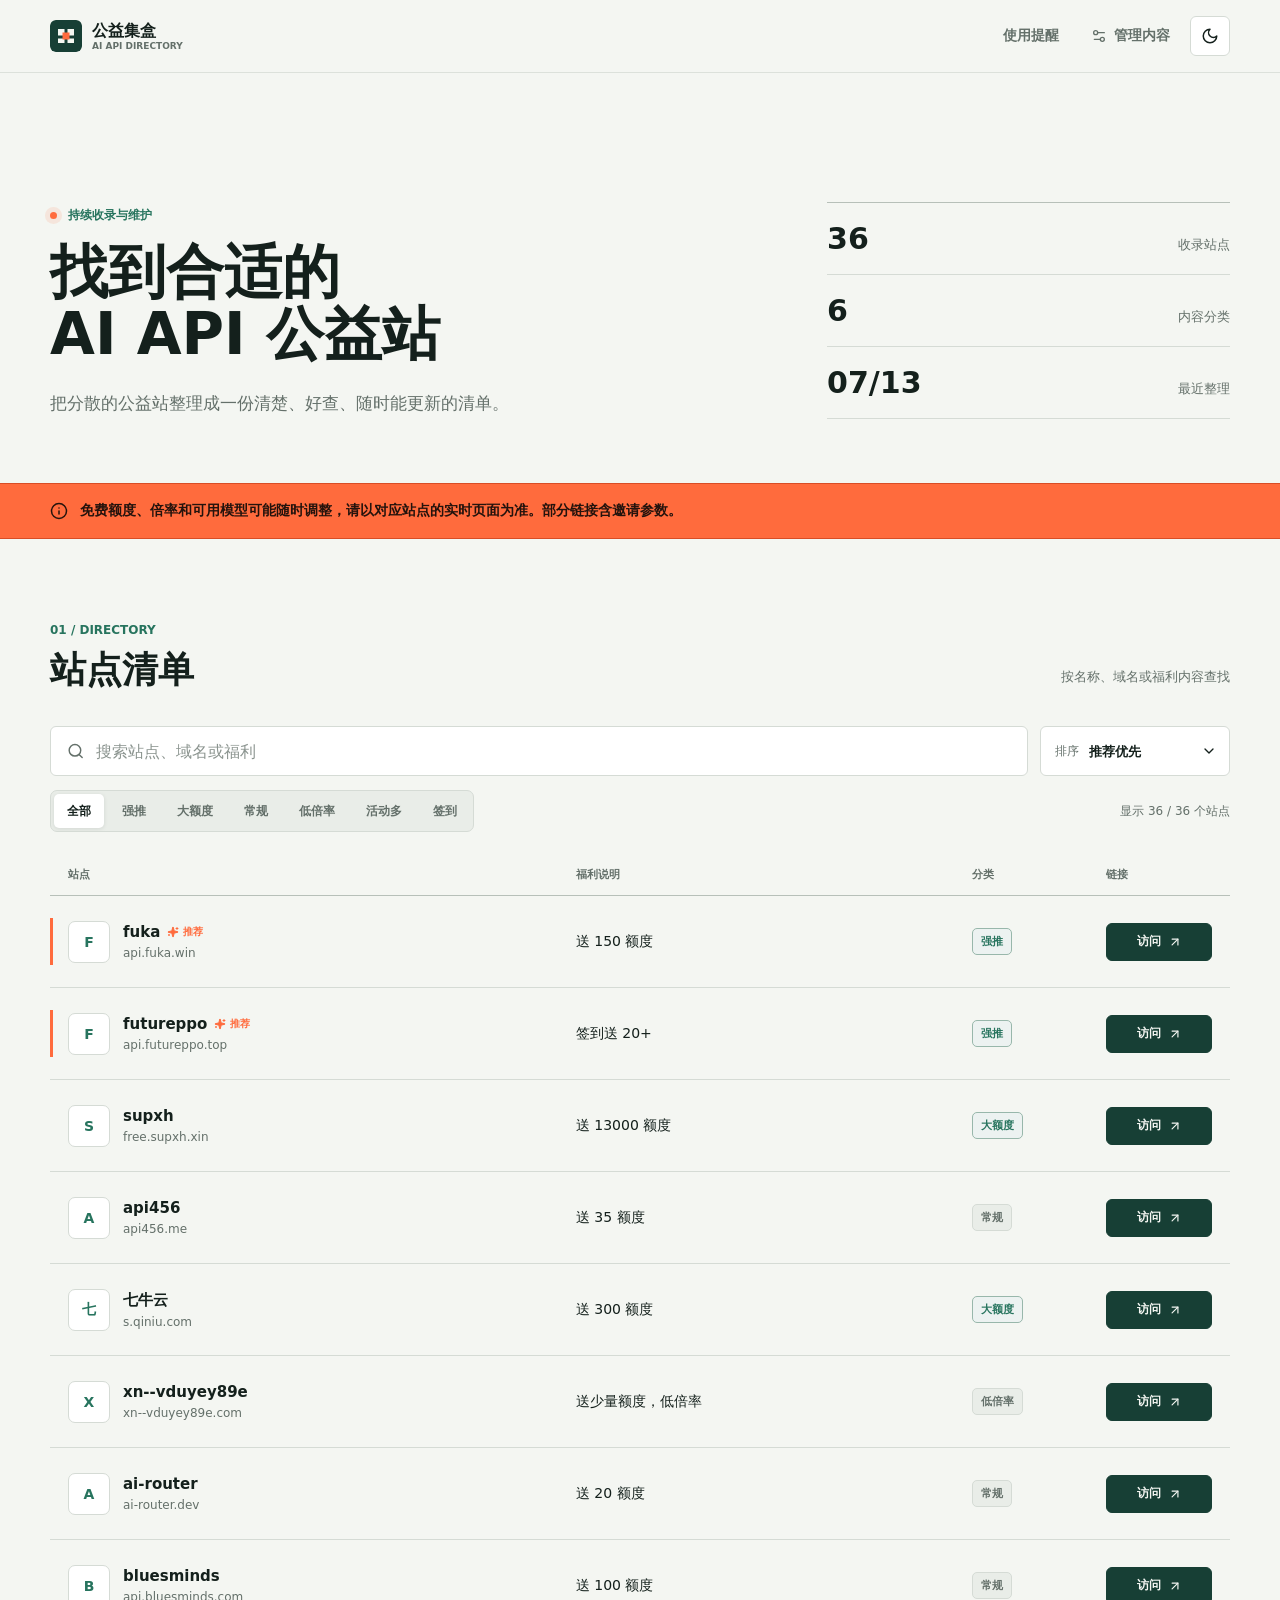
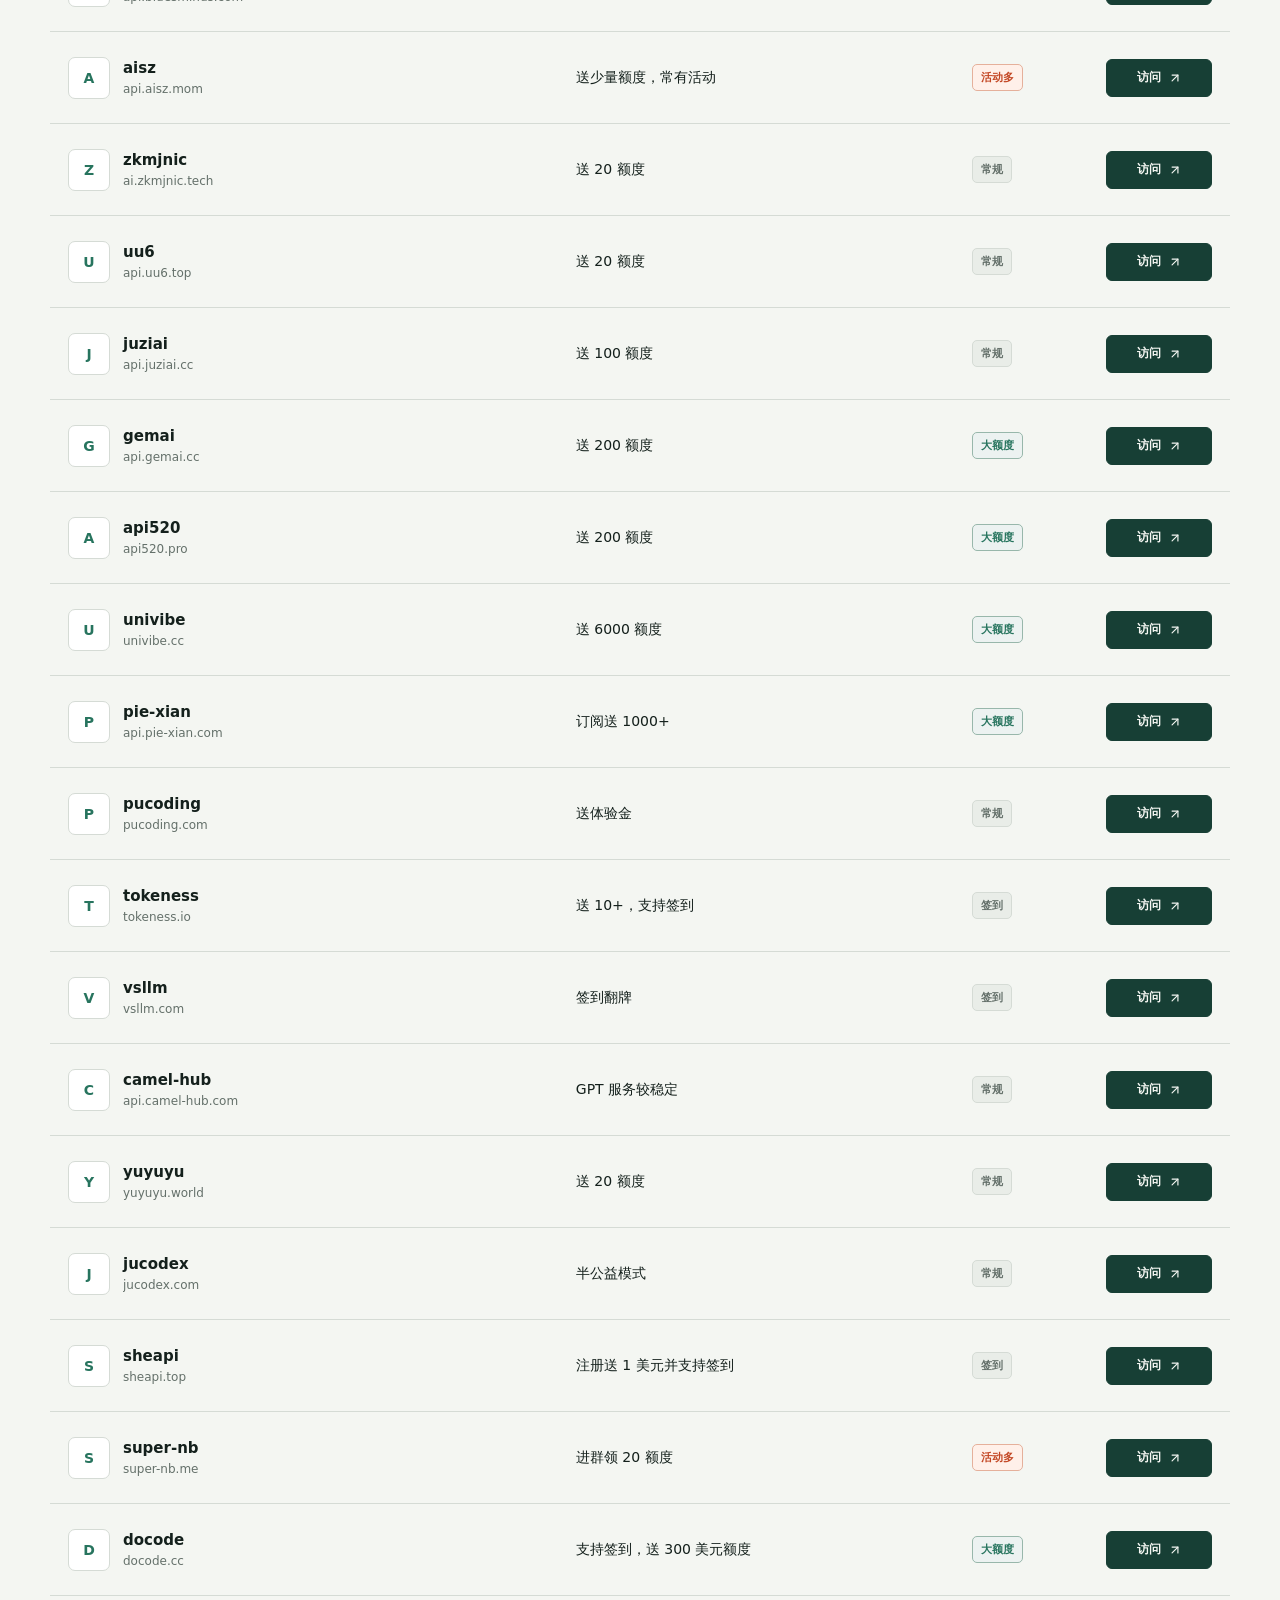
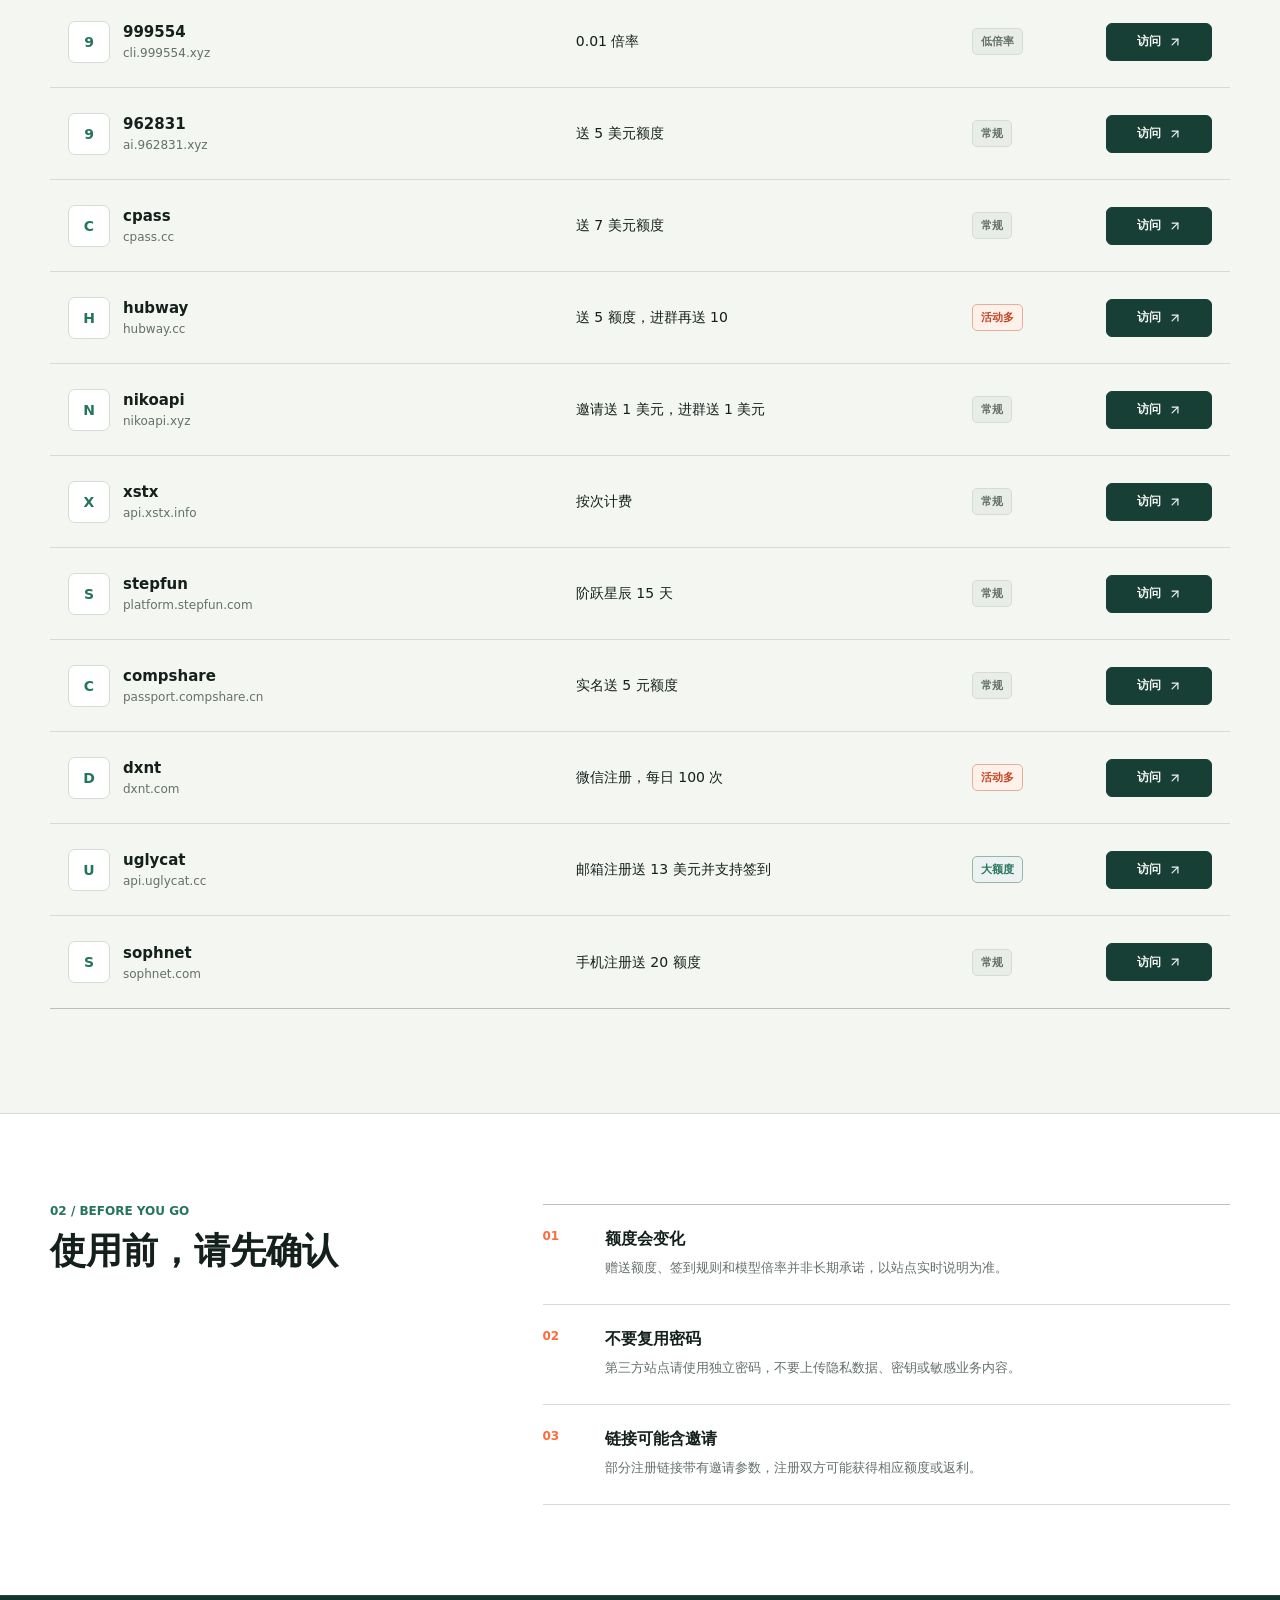
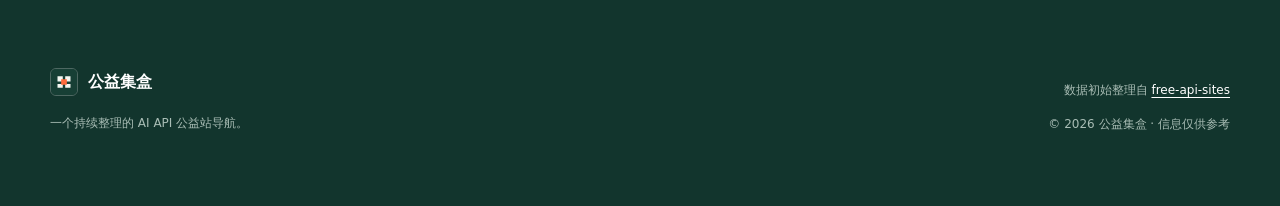
==== index.html @ f55c86b5 "feat: build editable API directory site" ====
<!doctype html>
<html lang="zh-CN">
<head>
  <meta charset="UTF-8">
  <meta name="viewport" content="width=device-width, initial-scale=1.0">
  <meta name="description" content="公益集盒：收集、筛选并持续维护可用的 AI API 公益站。">
  <meta name="theme-color" content="#f4f6f2">
  <title>公益集盒 | AI API 公益站导航</title>
  <link rel="icon" href="assets/brand-mark.svg" type="image/svg+xml">
  <link rel="preconnect" href="https://www.google.com">
  <link rel="stylesheet" href="assets/styles.css">
</head>
<body>
  <a class="skip-link" href="#directory">跳到站点列表</a>

  <header class="site-header">
    <div class="shell header-inner">
      <a class="brand" href="./" aria-label="公益集盒首页">
        <img src="assets/brand-mark.svg" alt="" width="32" height="32">
        <span>
          <strong>公益集盒</strong>
          <small>AI API DIRECTORY</small>
        </span>
      </a>
      <nav class="header-actions" aria-label="站点导航">
        <a class="text-link" href="#guide">使用提醒</a>
        <a class="admin-link" href="admin/" aria-label="管理内容" title="管理内容">
          <i data-lucide="settings-2" aria-hidden="true"></i>
          <span>管理内容</span>
        </a>
        <button class="icon-button" id="theme-toggle" type="button" aria-label="切换深色模式" title="切换深色模式">
          <i data-lucide="moon" aria-hidden="true"></i>
        </button>
      </nav>
    </div>
  </header>

  <main>
    <section class="intro shell" aria-labelledby="page-title">
      <div class="intro-copy">
        <p class="eyebrow"><span class="live-dot" aria-hidden="true"></span> 持续收录与维护</p>
        <h1 id="page-title">找到合适的<br>AI API 公益站</h1>
        <p id="page-subtitle" class="intro-text">把分散的公益站整理成一份清楚、好查、随时能更新的清单。</p>
      </div>
      <dl class="stats" aria-label="站点统计">
        <div>
          <dt id="total-count">--</dt>
          <dd>收录站点</dd>
        </div>
        <div>
          <dt id="category-count">--</dt>
          <dd>内容分类</dd>
        </div>
        <div>
          <dt id="update-date">--</dt>
          <dd>最近整理</dd>
        </div>
      </dl>
    </section>

    <section class="notice-band" aria-label="重要提醒">
      <div class="shell notice-inner">
        <i data-lucide="info" aria-hidden="true"></i>
        <p id="notice-text">免费额度、倍率和可用模型可能随时调整，请以对应站点的实时页面为准。</p>
      </div>
    </section>

    <section class="directory shell" id="directory" aria-labelledby="directory-title">
      <div class="section-heading">
        <div>
          <p class="section-index">01 / DIRECTORY</p>
          <h2 id="directory-title">站点清单</h2>
        </div>
        <p>按名称、域名或福利内容查找</p>
      </div>

      <div class="toolbar" aria-label="筛选站点">
        <label class="search-field" for="site-search">
          <i data-lucide="search" aria-hidden="true"></i>
          <input id="site-search" type="search" placeholder="搜索站点、域名或福利" aria-label="搜索站点" autocomplete="off">
          <button id="clear-search" class="clear-search" type="button" aria-label="清除搜索" title="清除搜索" hidden>
            <i data-lucide="x" aria-hidden="true"></i>
          </button>
        </label>
        <label class="sort-field" for="site-sort">
          <span>排序</span>
          <select id="site-sort">
            <option value="default">推荐优先</option>
            <option value="name">名称 A-Z</option>
            <option value="latest">最近更新</option>
          </select>
          <i data-lucide="chevron-down" aria-hidden="true"></i>
        </label>
      </div>

      <div class="filter-row">
        <div class="segmented" id="category-filters" aria-label="按分类筛选"></div>
        <p id="result-summary" class="result-summary" aria-live="polite">正在载入...</p>
      </div>

      <div class="list-header" aria-hidden="true">
        <span>站点</span>
        <span>福利说明</span>
        <span>分类</span>
        <span>链接</span>
      </div>
      <div id="site-list" class="site-list" role="list" aria-busy="true">
        <div class="loading-row"><span></span><span></span><span></span></div>
        <div class="loading-row"><span></span><span></span><span></span></div>
        <div class="loading-row"><span></span><span></span><span></span></div>
      </div>
      <div id="empty-state" class="empty-state" hidden>
        <i data-lucide="search-x" aria-hidden="true"></i>
        <h3>没有找到匹配站点</h3>
        <p>换个关键词或清除筛选条件。</p>
        <button id="reset-filters" class="secondary-button" type="button">重置筛选</button>
      </div>
    </section>

    <section class="guide-band" id="guide" aria-labelledby="guide-title">
      <div class="shell guide-grid">
        <div>
          <p class="section-index">02 / BEFORE YOU GO</p>
          <h2 id="guide-title">使用前，请先确认</h2>
        </div>
        <div class="guide-items">
          <article>
            <span>01</span>
            <div>
              <h3>额度会变化</h3>
              <p>赠送额度、签到规则和模型倍率并非长期承诺，以站点实时说明为准。</p>
            </div>
          </article>
          <article>
            <span>02</span>
            <div>
              <h3>不要复用密码</h3>
              <p>第三方站点请使用独立密码，不要上传隐私数据、密钥或敏感业务内容。</p>
            </div>
          </article>
          <article>
            <span>03</span>
            <div>
              <h3>链接可能含邀请</h3>
              <p>部分注册链接带有邀请参数，注册双方可能获得相应额度或返利。</p>
            </div>
          </article>
        </div>
      </div>
    </section>
  </main>

  <footer class="site-footer">
    <div class="shell footer-inner">
      <div>
        <a class="brand footer-brand" href="./">
          <img src="assets/brand-mark.svg" alt="" width="28" height="28">
          <strong>公益集盒</strong>
        </a>
        <p>一个持续整理的 AI API 公益站导航。</p>
      </div>
      <div class="footer-meta">
        <p>数据初始整理自 <a id="source-link" href="https://github.com/AX7795/free-api-sites" target="_blank" rel="noopener noreferrer">free-api-sites</a></p>
        <p>© <span id="current-year"></span> 公益集盒 · 信息仅供参考</p>
      </div>
    </div>
  </footer>

  <div class="toast" id="toast" role="status" aria-live="polite"></div>

  <script src="assets/vendor/lucide.min.js"></script>
  <script src="assets/app.js" defer></script>
</body>
</html>
---- assets/styles.css ----
:root {
  color-scheme: light;
  --bg: #f4f6f2;
  --surface: #ffffff;
  --surface-muted: #e9ede8;
  --ink: #14201c;
  --muted: #64706a;
  --line: #d5dbd5;
  --strong-line: #b7c0b9;
  --green: #173f35;
  --green-bright: #27745e;
  --orange: #ff6b3d;
  --orange-soft: #fff0e9;
  --focus: #147d64;
  --shadow: 0 10px 30px rgba(20, 32, 28, 0.08);
  --shell: 1180px;
}

[data-theme="dark"] {
  color-scheme: dark;
  --bg: #101512;
  --surface: #171d19;
  --surface-muted: #202823;
  --ink: #edf1ed;
  --muted: #9ba69f;
  --line: #303a34;
  --strong-line: #465249;
  --green: #9bcfbd;
  --green-bright: #77bda5;
  --orange: #ff7a50;
  --orange-soft: #37231d;
  --focus: #78c9ae;
  --shadow: 0 12px 34px rgba(0, 0, 0, 0.28);
}

* {
  box-sizing: border-box;
}

[hidden] {
  display: none !important;
}

html {
  scroll-behavior: smooth;
}

body {
  margin: 0;
  min-width: 320px;
  background: var(--bg);
  color: var(--ink);
  font-family: Inter, ui-sans-serif, system-ui, -apple-system, BlinkMacSystemFont, "Segoe UI", "PingFang SC", "Microsoft YaHei", sans-serif;
  letter-spacing: 0;
  transition: background-color 180ms ease, color 180ms ease;
}

button,
input,
select {
  font: inherit;
  letter-spacing: 0;
}

button,
a,
select {
  -webkit-tap-highlight-color: transparent;
}

a {
  color: inherit;
}

button:focus-visible,
a:focus-visible,
input:focus-visible,
select:focus-visible {
  outline: 3px solid color-mix(in srgb, var(--focus) 34%, transparent);
  outline-offset: 2px;
}

.shell {
  width: min(calc(100% - 48px), var(--shell));
  margin-inline: auto;
}

.skip-link {
  position: fixed;
  z-index: 100;
  top: 10px;
  left: 10px;
  padding: 10px 14px;
  border-radius: 4px;
  background: var(--ink);
  color: var(--bg);
  transform: translateY(-150%);
}

.skip-link:focus {
  transform: translateY(0);
}

.site-header {
  position: sticky;
  z-index: 20;
  top: 0;
  border-bottom: 1px solid color-mix(in srgb, var(--line) 78%, transparent);
  background: color-mix(in srgb, var(--bg) 88%, transparent);
  backdrop-filter: blur(16px);
}

.header-inner {
  display: flex;
  min-height: 72px;
  align-items: center;
  justify-content: space-between;
  gap: 24px;
}

.brand {
  display: inline-flex;
  align-items: center;
  gap: 10px;
  color: var(--ink);
  text-decoration: none;
}

.brand img {
  flex: none;
  border-radius: 6px;
}

.brand span {
  display: grid;
  gap: 1px;
}

.brand strong {
  font-size: 16px;
  line-height: 1.2;
}

.brand small {
  color: var(--muted);
  font-size: 9px;
  font-weight: 700;
  line-height: 1.2;
}

.header-actions {
  display: flex;
  align-items: center;
  gap: 8px;
}

.text-link,
.admin-link {
  display: inline-flex;
  min-height: 40px;
  align-items: center;
  gap: 7px;
  padding: 0 12px;
  border-radius: 6px;
  color: var(--muted);
  font-size: 14px;
  font-weight: 650;
  text-decoration: none;
}

.text-link:hover,
.admin-link:hover {
  background: var(--surface-muted);
  color: var(--ink);
}

.admin-link svg {
  width: 16px;
  height: 16px;
}

.icon-button {
  display: inline-grid;
  width: 40px;
  height: 40px;
  place-items: center;
  border: 1px solid var(--line);
  border-radius: 6px;
  background: var(--surface);
  color: var(--ink);
  cursor: pointer;
}

.icon-button:hover {
  border-color: var(--strong-line);
  transform: translateY(-1px);
}

.icon-button svg {
  width: 18px;
  height: 18px;
}

.intro {
  display: grid;
  min-height: 410px;
  grid-template-columns: minmax(0, 1.4fr) minmax(360px, 0.8fr);
  align-items: end;
  gap: 72px;
  padding-top: 84px;
  padding-bottom: 64px;
}

.eyebrow,
.section-index {
  margin: 0 0 18px;
  color: var(--green-bright);
  font-size: 12px;
  font-weight: 800;
  text-transform: uppercase;
}

.live-dot {
  display: inline-block;
  width: 7px;
  height: 7px;
  margin-right: 7px;
  border-radius: 50%;
  background: var(--orange);
  box-shadow: 0 0 0 5px color-mix(in srgb, var(--orange) 12%, transparent);
}

h1,
h2,
h3,
p {
  overflow-wrap: anywhere;
}

h1 {
  max-width: 800px;
  margin: 0;
  font-size: 58px;
  font-weight: 760;
  line-height: 1.06;
}

.intro-text {
  max-width: 620px;
  margin: 24px 0 0;
  color: var(--muted);
  font-size: 17px;
  line-height: 1.75;
}

.stats {
  display: grid;
  margin: 0;
  border-top: 1px solid var(--strong-line);
}

.stats > div {
  display: grid;
  grid-template-columns: 1fr auto;
  align-items: baseline;
  gap: 20px;
  padding: 18px 0;
  border-bottom: 1px solid var(--line);
}

.stats dt {
  font-size: 30px;
  font-weight: 740;
}

.stats dd {
  margin: 0;
  color: var(--muted);
  font-size: 13px;
}

.notice-band {
  border-block: 1px solid #d84d26;
  background: var(--orange);
  color: #24130d;
}

.notice-inner {
  display: flex;
  min-height: 54px;
  align-items: center;
  gap: 12px;
}

.notice-inner svg {
  flex: none;
  width: 18px;
  height: 18px;
}

.notice-inner p {
  margin: 0;
  font-size: 14px;
  font-weight: 680;
  line-height: 1.55;
}

.directory {
  padding-top: 84px;
  padding-bottom: 104px;
  scroll-margin-top: 72px;
}

.section-heading {
  display: flex;
  align-items: end;
  justify-content: space-between;
  gap: 24px;
  margin-bottom: 36px;
}

.section-heading .section-index,
.guide-band .section-index {
  margin-bottom: 12px;
}

.section-heading h2,
.guide-band h2 {
  margin: 0;
  font-size: 36px;
  line-height: 1.15;
}

.section-heading > p {
  margin: 0 0 4px;
  color: var(--muted);
  font-size: 13px;
}

.toolbar {
  display: grid;
  grid-template-columns: minmax(0, 1fr) 190px;
  gap: 12px;
  margin-bottom: 14px;
}

.search-field,
.sort-field {
  position: relative;
  display: flex;
  height: 50px;
  align-items: center;
  border: 1px solid var(--line);
  border-radius: 6px;
  background: var(--surface);
  transition: border-color 160ms ease, box-shadow 160ms ease;
}

.search-field:focus-within,
.sort-field:focus-within {
  border-color: var(--focus);
  box-shadow: 0 0 0 3px color-mix(in srgb, var(--focus) 12%, transparent);
}

.search-field > svg {
  width: 18px;
  height: 18px;
  margin-left: 16px;
  color: var(--muted);
}

.search-field input {
  width: 100%;
  height: 100%;
  border: 0;
  outline: 0;
  padding: 0 44px 0 12px;
  background: transparent;
  color: var(--ink);
}

.search-field input::placeholder {
  color: color-mix(in srgb, var(--muted) 75%, transparent);
}

.clear-search {
  position: absolute;
  right: 7px;
  display: grid;
  width: 34px;
  height: 34px;
  place-items: center;
  border: 0;
  border-radius: 4px;
  background: transparent;
  color: var(--muted);
  cursor: pointer;
}

.clear-search:hover {
  background: var(--surface-muted);
  color: var(--ink);
}

.clear-search svg {
  width: 16px;
  height: 16px;
}

.sort-field span {
  margin-left: 14px;
  color: var(--muted);
  font-size: 12px;
}

.sort-field select {
  min-width: 0;
  flex: 1;
  height: 100%;
  appearance: none;
  border: 0;
  outline: 0;
  padding: 0 32px 0 10px;
  background: transparent;
  color: var(--ink);
  cursor: pointer;
  font-size: 13px;
  font-weight: 680;
}

.sort-field svg {
  position: absolute;
  right: 12px;
  width: 16px;
  height: 16px;
  pointer-events: none;
}

.filter-row {
  display: flex;
  align-items: center;
  justify-content: space-between;
  gap: 16px;
  margin-bottom: 22px;
}

.segmented {
  display: flex;
  align-items: center;
  gap: 5px;
  overflow-x: auto;
  padding: 3px;
  border: 1px solid var(--line);
  border-radius: 7px;
  background: var(--surface-muted);
  scrollbar-width: none;
}

.segmented::-webkit-scrollbar {
  display: none;
}

.filter-button {
  flex: none;
  min-height: 34px;
  border: 0;
  border-radius: 5px;
  padding: 0 13px;
  background: transparent;
  color: var(--muted);
  cursor: pointer;
  font-size: 12px;
  font-weight: 680;
}

.filter-button:hover {
  color: var(--ink);
}

.filter-button[aria-pressed="true"] {
  background: var(--surface);
  color: var(--ink);
  box-shadow: 0 1px 4px rgba(20, 32, 28, 0.1);
}

.result-summary {
  flex: none;
  margin: 0;
  color: var(--muted);
  font-size: 12px;
}

.list-header,
.site-row {
  display: grid;
  grid-template-columns: minmax(230px, 1.3fr) minmax(180px, 1fr) 110px 106px;
  align-items: center;
  gap: 24px;
}

.list-header {
  min-height: 42px;
  padding: 0 18px;
  border-bottom: 1px solid var(--strong-line);
  color: var(--muted);
  font-size: 11px;
  font-weight: 760;
  text-transform: uppercase;
}

.site-list {
  border-bottom: 1px solid var(--strong-line);
}

.site-row {
  position: relative;
  min-height: 92px;
  padding: 16px 18px;
  border-bottom: 1px solid var(--line);
  background: transparent;
  transition: background-color 160ms ease, transform 160ms ease;
}

.site-row:last-child {
  border-bottom: 0;
}

.site-row:hover {
  z-index: 1;
  background: var(--surface);
  box-shadow: var(--shadow);
  transform: translateY(-1px);
}

.site-row.is-recommended::before {
  position: absolute;
  top: 22px;
  bottom: 22px;
  left: 0;
  width: 3px;
  background: var(--orange);
  content: "";
}

.site-identity {
  display: flex;
  min-width: 0;
  align-items: center;
  gap: 13px;
}

.site-logo {
  position: relative;
  display: grid;
  width: 42px;
  height: 42px;
  flex: none;
  place-items: center;
  overflow: hidden;
  border: 1px solid var(--line);
  border-radius: 7px;
  background: var(--surface);
  color: var(--green-bright);
  font-size: 14px;
  font-weight: 800;
}

.site-logo img {
  position: absolute;
  width: 28px;
  height: 28px;
  object-fit: contain;
}

.site-name {
  min-width: 0;
}

.site-name strong {
  display: flex;
  align-items: center;
  gap: 7px;
  min-width: 0;
  font-size: 15px;
}

.recommend-mark {
  display: inline-flex;
  align-items: center;
  gap: 4px;
  color: var(--orange);
  font-size: 10px;
  font-weight: 780;
}

.recommend-mark svg {
  width: 12px;
  height: 12px;
  fill: currentColor;
}

.site-domain {
  display: block;
  max-width: 100%;
  overflow: hidden;
  margin-top: 5px;
  color: var(--muted);
  font-size: 12px;
  text-overflow: ellipsis;
  white-space: nowrap;
}

.benefit {
  margin: 0;
  color: var(--ink);
  font-size: 14px;
  line-height: 1.5;
}

.category-tag {
  display: inline-flex;
  width: fit-content;
  min-height: 27px;
  align-items: center;
  border: 1px solid var(--line);
  border-radius: 5px;
  padding: 0 8px;
  background: var(--surface-muted);
  color: var(--muted);
  font-size: 11px;
  font-weight: 700;
}

.category-tag[data-category="强推"],
.category-tag[data-category="大额度"] {
  border-color: color-mix(in srgb, var(--green-bright) 35%, var(--line));
  background: color-mix(in srgb, var(--green-bright) 9%, var(--surface));
  color: var(--green-bright);
}

.category-tag[data-category="活动多"] {
  border-color: color-mix(in srgb, var(--orange) 38%, var(--line));
  background: var(--orange-soft);
  color: #c34724;
}

[data-theme="dark"] .category-tag[data-category="活动多"] {
  color: #ff9a7c;
}

.visit-link {
  display: inline-flex;
  min-height: 38px;
  align-items: center;
  justify-content: center;
  gap: 7px;
  border: 1px solid var(--green);
  border-radius: 6px;
  background: var(--green);
  color: var(--bg);
  font-size: 12px;
  font-weight: 740;
  text-decoration: none;
}

[data-theme="dark"] .visit-link {
  background: #dce7e1;
  color: #13231d;
}

.visit-link:hover {
  opacity: 0.88;
  transform: translateY(-1px);
}

.visit-link svg {
  width: 14px;
  height: 14px;
}

.loading-row {
  display: grid;
  min-height: 92px;
  grid-template-columns: 1.3fr 1fr 110px;
  align-items: center;
  gap: 24px;
  border-bottom: 1px solid var(--line);
}

.loading-row span {
  height: 15px;
  border-radius: 4px;
  background: var(--surface-muted);
  animation: pulse 1.3s ease-in-out infinite alternate;
}

.loading-row span:first-child {
  width: 48%;
}

.loading-row span:last-child {
  width: 70%;
}

@keyframes pulse {
  to { opacity: 0.42; }
}

.empty-state {
  padding: 76px 24px;
  text-align: center;
}

.empty-state svg {
  width: 32px;
  height: 32px;
  color: var(--muted);
}

.empty-state h3 {
  margin: 14px 0 5px;
  font-size: 17px;
}

.empty-state p {
  margin: 0 0 20px;
  color: var(--muted);
  font-size: 13px;
}

.secondary-button {
  min-height: 40px;
  border: 1px solid var(--strong-line);
  border-radius: 6px;
  padding: 0 16px;
  background: var(--surface);
  color: var(--ink);
  cursor: pointer;
  font-weight: 680;
}

.guide-band {
  scroll-margin-top: 72px;
  border-top: 1px solid var(--line);
  background: var(--surface);
}

.guide-grid {
  display: grid;
  grid-template-columns: 0.75fr 1.25fr;
  gap: 80px;
  padding-top: 90px;
  padding-bottom: 90px;
}

.guide-items {
  display: grid;
  border-top: 1px solid var(--strong-line);
}

.guide-items article {
  display: grid;
  grid-template-columns: 44px 1fr;
  gap: 18px;
  padding: 24px 0;
  border-bottom: 1px solid var(--line);
}

.guide-items article > span {
  color: var(--orange);
  font-size: 12px;
  font-weight: 800;
}

.guide-items h3 {
  margin: 0 0 7px;
  font-size: 16px;
}

.guide-items p {
  margin: 0;
  color: var(--muted);
  font-size: 13px;
  line-height: 1.75;
}

.site-footer {
  border-top: 1px solid #29493f;
  background: #12352d;
  color: #eef4f1;
}

.footer-inner {
  display: flex;
  min-height: 210px;
  align-items: center;
  justify-content: space-between;
  gap: 42px;
}

.footer-brand {
  color: #ffffff;
}

.footer-brand img {
  border: 1px solid rgba(255, 255, 255, 0.25);
}

.footer-inner > div > p,
.footer-meta p {
  margin: 13px 0 0;
  color: #a9bdb5;
  font-size: 12px;
  line-height: 1.7;
}

.footer-meta {
  text-align: right;
}

.footer-meta a {
  color: #ffffff;
  text-underline-offset: 3px;
}

.toast {
  position: fixed;
  z-index: 50;
  right: 24px;
  bottom: 24px;
  max-width: min(360px, calc(100% - 48px));
  padding: 12px 16px;
  border: 1px solid var(--line);
  border-radius: 6px;
  background: var(--ink);
  color: var(--bg);
  box-shadow: var(--shadow);
  font-size: 13px;
  opacity: 0;
  pointer-events: none;
  transform: translateY(12px);
  transition: opacity 180ms ease, transform 180ms ease;
}

.toast.is-visible {
  opacity: 1;
  transform: translateY(0);
}

@media (max-width: 900px) {
  .intro {
    grid-template-columns: 1fr;
    gap: 44px;
    padding-top: 68px;
  }

  h1 {
    font-size: 48px;
  }

  .stats {
    grid-template-columns: repeat(3, 1fr);
  }

  .stats > div {
    display: block;
    padding-right: 14px;
    border-right: 1px solid var(--line);
  }

  .stats > div:last-child {
    border-right: 0;
  }

  .stats dd {
    margin-top: 5px;
  }

  .list-header {
    display: none;
  }

  .site-list {
    display: grid;
    grid-template-columns: repeat(2, minmax(0, 1fr));
    gap: 12px;
    border-bottom: 0;
  }

  .site-row {
    display: grid;
    min-height: 220px;
    grid-template-columns: 1fr auto;
    grid-template-rows: auto 1fr auto;
    gap: 16px;
    border: 1px solid var(--line);
    border-radius: 7px;
    padding: 20px;
    background: var(--surface);
  }

  .site-row:hover {
    transform: none;
  }

  .site-row.is-recommended::before {
    top: 18px;
    bottom: auto;
    left: 20px;
    width: 32px;
    height: 3px;
  }

  .site-row.is-recommended {
    padding-top: 29px;
  }

  .site-identity {
    grid-column: 1 / -1;
  }

  .benefit {
    grid-column: 1 / -1;
    align-self: start;
  }

  .category-tag {
    align-self: center;
  }

  .visit-link {
    min-width: 92px;
  }

  .loading-row {
    min-height: 200px;
    grid-template-columns: 1fr;
    border: 1px solid var(--line);
    border-radius: 7px;
    padding: 20px;
  }

  .guide-grid {
    grid-template-columns: 1fr;
    gap: 46px;
  }
}

@media (max-width: 640px) {
  .shell {
    width: min(calc(100% - 32px), var(--shell));
  }

  .header-inner {
    min-height: 64px;
  }

  .brand small,
  .text-link,
  .admin-link span {
    display: none;
  }

  .admin-link {
    width: 40px;
    justify-content: center;
    padding: 0;
    border: 1px solid var(--line);
    background: var(--surface);
  }

  .intro {
    min-height: 450px;
    padding-top: 58px;
    padding-bottom: 48px;
  }

  h1 {
    font-size: 38px;
    line-height: 1.08;
  }

  .intro-text {
    font-size: 15px;
  }

  .stats {
    gap: 10px;
  }

  .stats dt {
    font-size: 23px;
  }

  .stats dd {
    font-size: 10px;
  }

  .notice-inner {
    align-items: flex-start;
    padding-top: 13px;
    padding-bottom: 13px;
  }

  .directory {
    padding-top: 68px;
    padding-bottom: 76px;
  }

  .section-heading {
    display: block;
    margin-bottom: 28px;
  }

  .section-heading h2,
  .guide-band h2 {
    font-size: 30px;
  }

  .section-heading > p {
    margin-top: 10px;
  }

  .toolbar {
    grid-template-columns: 1fr;
  }

  .sort-field {
    height: 44px;
  }

  .filter-row {
    display: block;
  }

  .segmented {
    width: 100%;
  }

  .result-summary {
    margin-top: 12px;
  }

  .site-list {
    grid-template-columns: 1fr;
  }

  .site-row {
    min-height: 204px;
  }

  .guide-grid {
    padding-top: 68px;
    padding-bottom: 68px;
  }

  .footer-inner {
    min-height: 250px;
    flex-direction: column;
    align-items: flex-start;
    justify-content: center;
    gap: 30px;
  }

  .footer-meta {
    text-align: left;
  }

  .toast {
    right: 16px;
    bottom: 16px;
    max-width: calc(100% - 32px);
  }
}

@media (prefers-reduced-motion: reduce) {
  *,
  *::before,
  *::after {
    scroll-behavior: auto !important;
    animation-duration: 0.01ms !important;
    animation-iteration-count: 1 !important;
    transition-duration: 0.01ms !important;
  }
}
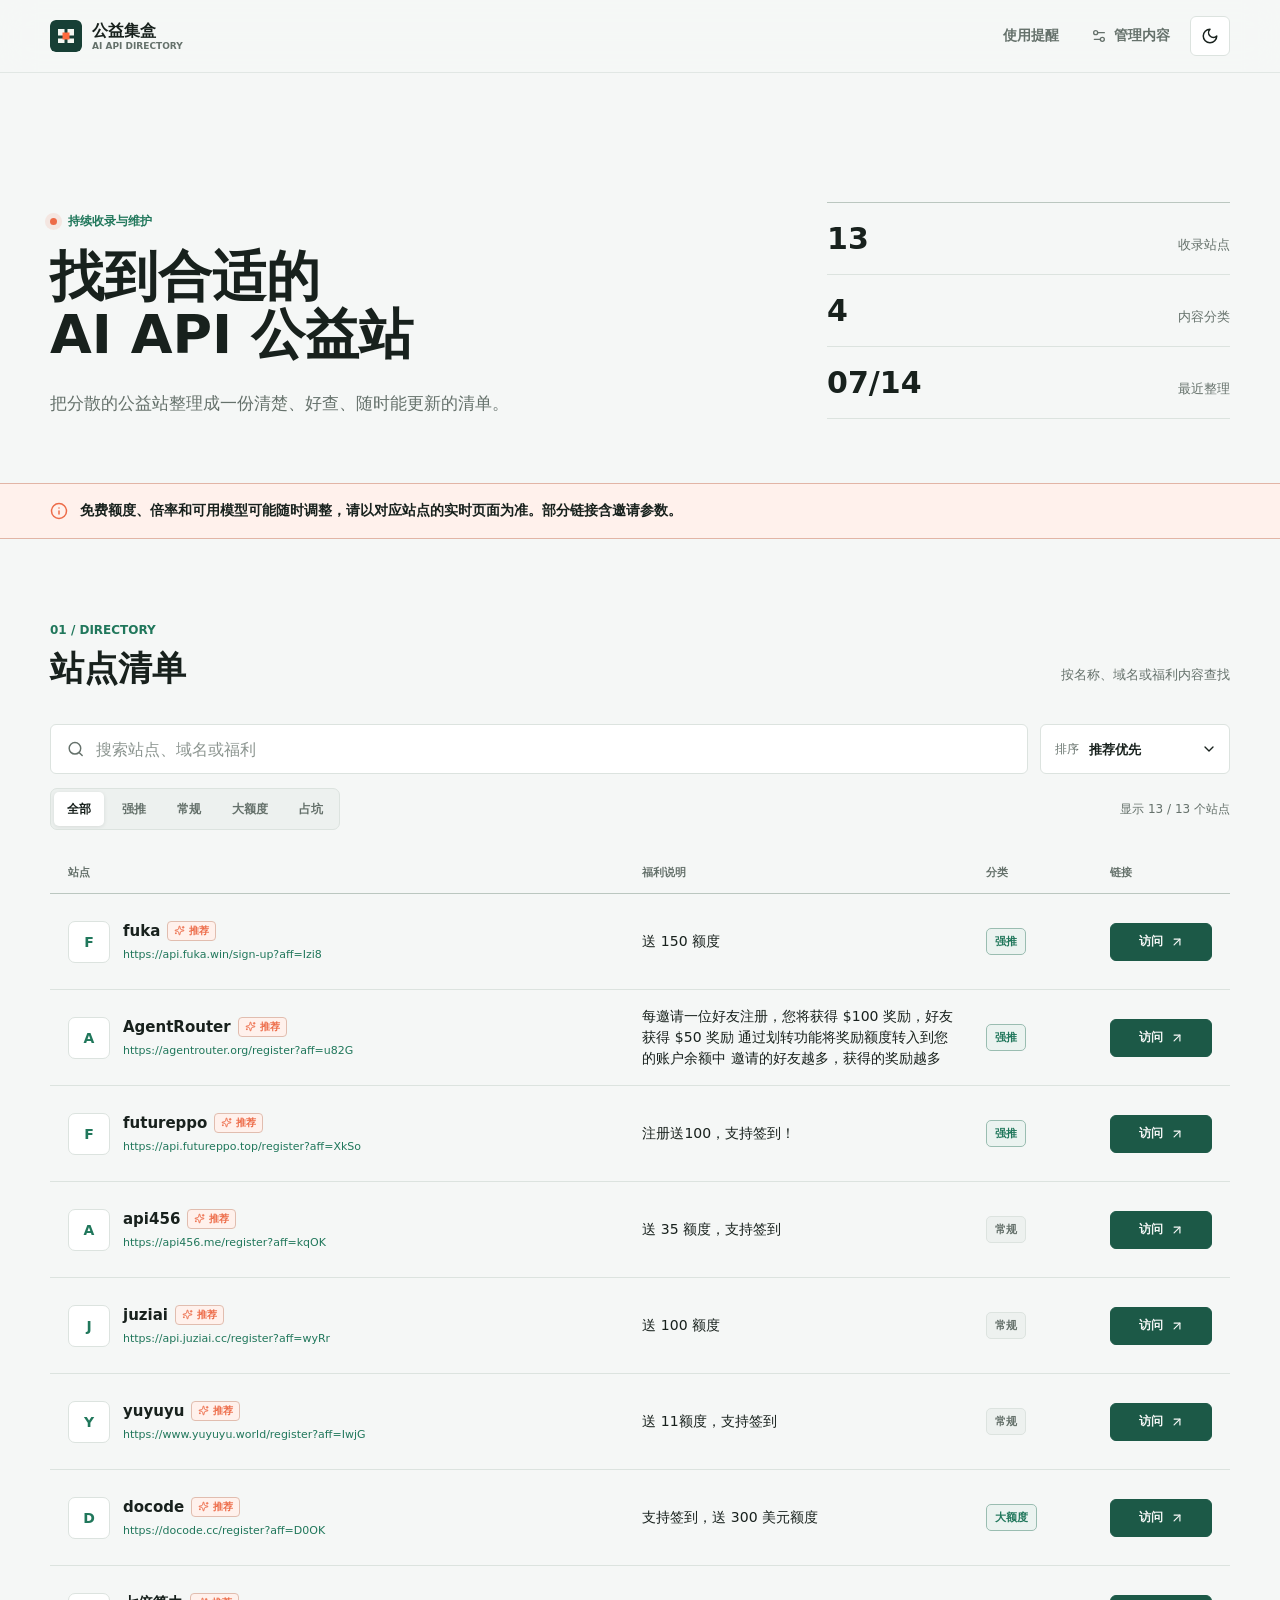
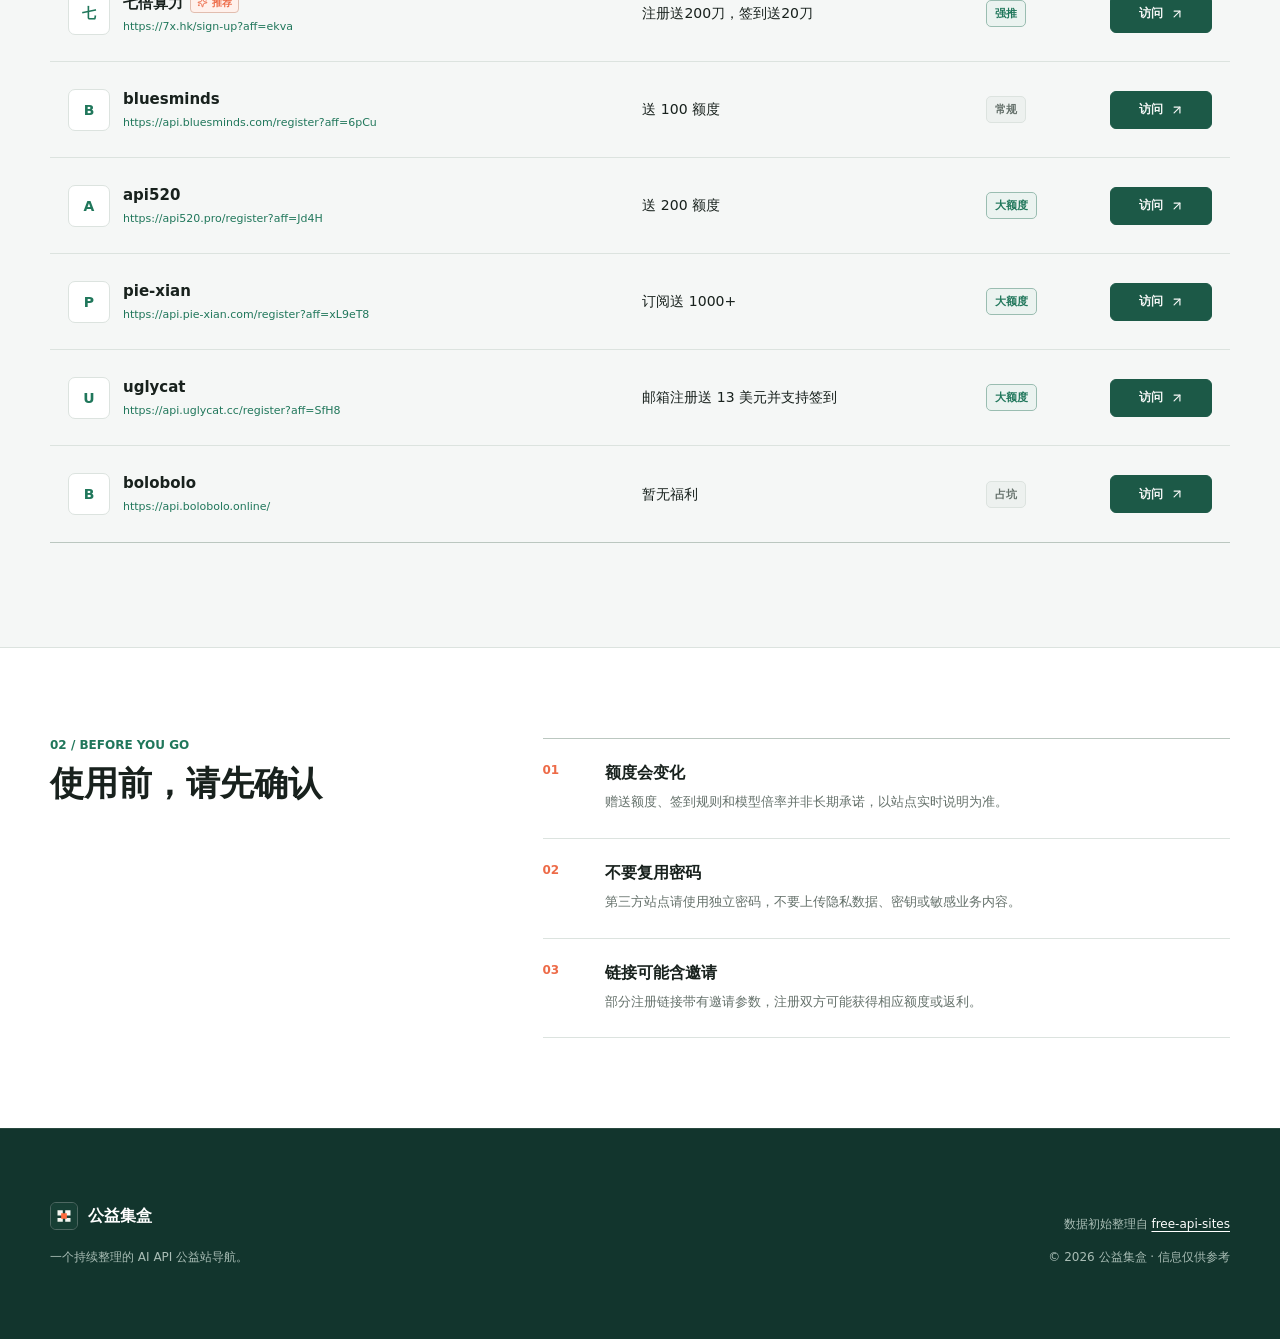
==== commit 38a1153e: "style: refine directory links and visual theme" ====
--- a/index.html
+++ b/index.html
@@ -4,7 +4,7 @@
   <meta charset="UTF-8">
   <meta name="viewport" content="width=device-width, initial-scale=1.0">
   <meta name="description" content="公益集盒：收集、筛选并持续维护可用的 AI API 公益站。">
-  <meta name="theme-color" content="#f4f6f2">
+  <meta name="theme-color" content="#f5f7f6">
   <title>公益集盒 | AI API 公益站导航</title>
   <link rel="icon" href="assets/brand-mark.svg" type="image/svg+xml">
   <link rel="preconnect" href="https://www.google.com">
--- a/assets/styles.css
+++ b/assets/styles.css
@@ -1,36 +1,38 @@
 :root {
   color-scheme: light;
-  --bg: #f4f6f2;
+  --bg: #f5f7f6;
   --surface: #ffffff;
-  --surface-muted: #e9ede8;
-  --ink: #14201c;
-  --muted: #64706a;
-  --line: #d5dbd5;
-  --strong-line: #b7c0b9;
-  --green: #173f35;
-  --green-bright: #27745e;
-  --orange: #ff6b3d;
-  --orange-soft: #fff0e9;
-  --focus: #147d64;
-  --shadow: 0 10px 30px rgba(20, 32, 28, 0.08);
+  --surface-muted: #edf1ef;
+  --ink: #18211d;
+  --muted: #65716b;
+  --line: #dce3df;
+  --strong-line: #bbc7c0;
+  --green: #1c5947;
+  --green-bright: #20775b;
+  --orange: #ed6b48;
+  --orange-soft: #fff1ec;
+  --focus: #1f7a5d;
+  --shadow: 0 14px 34px rgba(24, 33, 29, 0.08);
   --shell: 1180px;
+  --font-sans: "Segoe UI Variable Text", "Microsoft YaHei UI", "Microsoft YaHei", system-ui, sans-serif;
+  --font-display: "Segoe UI Variable Display", "Microsoft YaHei UI", "Microsoft YaHei", system-ui, sans-serif;
 }
 
 [data-theme="dark"] {
   color-scheme: dark;
-  --bg: #101512;
-  --surface: #171d19;
-  --surface-muted: #202823;
-  --ink: #edf1ed;
-  --muted: #9ba69f;
-  --line: #303a34;
-  --strong-line: #465249;
-  --green: #9bcfbd;
-  --green-bright: #77bda5;
-  --orange: #ff7a50;
-  --orange-soft: #37231d;
-  --focus: #78c9ae;
-  --shadow: 0 12px 34px rgba(0, 0, 0, 0.28);
+  --bg: #111412;
+  --surface: #191d1b;
+  --surface-muted: #222724;
+  --ink: #f2f5f3;
+  --muted: #9aa59f;
+  --line: #2c342f;
+  --strong-line: #414b45;
+  --green: #b4dfcf;
+  --green-bright: #80c8ad;
+  --orange: #ff8b68;
+  --orange-soft: #30231f;
+  --focus: #7ccdaf;
+  --shadow: 0 16px 38px rgba(0, 0, 0, 0.24);
 }
 
 * {
@@ -50,8 +52,9 @@
   min-width: 320px;
   background: var(--bg);
   color: var(--ink);
-  font-family: Inter, ui-sans-serif, system-ui, -apple-system, BlinkMacSystemFont, "Segoe UI", "PingFang SC", "Microsoft YaHei", sans-serif;
+  font-family: var(--font-sans);
   letter-spacing: 0;
+  text-rendering: optimizeLegibility;
   transition: background-color 180ms ease, color 180ms ease;
 }
 
@@ -164,7 +167,7 @@
   border-radius: 6px;
   color: var(--muted);
   font-size: 14px;
-  font-weight: 650;
+  font-weight: 600;
   text-decoration: none;
 }
 
@@ -240,9 +243,10 @@
 h1 {
   max-width: 800px;
   margin: 0;
-  font-size: 58px;
-  font-weight: 760;
-  line-height: 1.06;
+  font-family: var(--font-display);
+  font-size: 54px;
+  font-weight: 700;
+  line-height: 1.09;
 }
 
 .intro-text {
@@ -270,7 +274,7 @@
 
 .stats dt {
   font-size: 30px;
-  font-weight: 740;
+  font-weight: 700;
 }
 
 .stats dd {
@@ -280,9 +284,9 @@
 }
 
 .notice-band {
-  border-block: 1px solid #d84d26;
-  background: var(--orange);
-  color: #24130d;
+  border-block: 1px solid color-mix(in srgb, var(--orange) 38%, var(--line));
+  background: var(--orange-soft);
+  color: var(--ink);
 }
 
 .notice-inner {
@@ -296,12 +300,13 @@
   flex: none;
   width: 18px;
   height: 18px;
+  color: var(--orange);
 }
 
 .notice-inner p {
   margin: 0;
   font-size: 14px;
-  font-weight: 680;
+  font-weight: 600;
   line-height: 1.55;
 }
 
@@ -327,7 +332,9 @@
 .section-heading h2,
 .guide-band h2 {
   margin: 0;
-  font-size: 36px;
+  font-family: var(--font-display);
+  font-size: 34px;
+  font-weight: 700;
   line-height: 1.15;
 }
 
@@ -425,7 +432,7 @@
   color: var(--ink);
   cursor: pointer;
   font-size: 13px;
-  font-weight: 680;
+  font-weight: 600;
 }
 
 .sort-field svg {
@@ -470,7 +477,7 @@
   color: var(--muted);
   cursor: pointer;
   font-size: 12px;
-  font-weight: 680;
+  font-weight: 600;
 }
 
 .filter-button:hover {
@@ -493,7 +500,7 @@
 .list-header,
 .site-row {
   display: grid;
-  grid-template-columns: minmax(230px, 1.3fr) minmax(180px, 1fr) 110px 106px;
+  grid-template-columns: minmax(290px, 1.55fr) minmax(170px, 0.9fr) 100px 102px;
   align-items: center;
   gap: 24px;
 }
@@ -504,7 +511,7 @@
   border-bottom: 1px solid var(--strong-line);
   color: var(--muted);
   font-size: 11px;
-  font-weight: 760;
+  font-weight: 700;
   text-transform: uppercase;
 }
 
@@ -514,7 +521,7 @@
 
 .site-row {
   position: relative;
-  min-height: 92px;
+  min-height: 96px;
   padding: 16px 18px;
   border-bottom: 1px solid var(--line);
   background: transparent;
@@ -533,13 +540,7 @@
 }
 
 .site-row.is-recommended::before {
-  position: absolute;
-  top: 22px;
-  bottom: 22px;
-  left: 0;
-  width: 3px;
-  background: var(--orange);
-  content: "";
+  display: none;
 }
 
 .site-identity {
@@ -573,6 +574,7 @@
 }
 
 .site-name {
+  flex: 1;
   min-width: 0;
 }
 
@@ -582,32 +584,47 @@
   gap: 7px;
   min-width: 0;
   font-size: 15px;
+  font-weight: 700;
+  line-height: 1.35;
 }
 
 .recommend-mark {
   display: inline-flex;
+  min-height: 20px;
   align-items: center;
   gap: 4px;
+  flex: none;
+  border: 1px solid color-mix(in srgb, var(--orange) 32%, var(--line));
+  border-radius: 4px;
+  padding: 0 6px;
+  background: var(--orange-soft);
   color: var(--orange);
   font-size: 10px;
-  font-weight: 780;
+  font-weight: 700;
 }
 
 .recommend-mark svg {
-  width: 12px;
-  height: 12px;
-  fill: currentColor;
-}
-
-.site-domain {
-  display: block;
+  width: 11px;
+  height: 11px;
+}
+
+.site-url {
+  display: -webkit-box;
   max-width: 100%;
   overflow: hidden;
-  margin-top: 5px;
-  color: var(--muted);
-  font-size: 12px;
-  text-overflow: ellipsis;
-  white-space: nowrap;
+  margin-top: 6px;
+  color: var(--green-bright);
+  font-size: 11px;
+  line-height: 1.45;
+  text-decoration: none;
+  overflow-wrap: anywhere;
+  -webkit-box-orient: vertical;
+  -webkit-line-clamp: 1;
+}
+
+.site-url:hover {
+  text-decoration: underline;
+  text-underline-offset: 3px;
 }
 
 .benefit {
@@ -659,7 +676,7 @@
   background: var(--green);
   color: var(--bg);
   font-size: 12px;
-  font-weight: 740;
+  font-weight: 700;
   text-decoration: none;
 }
 
@@ -736,7 +753,7 @@
   background: var(--surface);
   color: var(--ink);
   cursor: pointer;
-  font-weight: 680;
+  font-weight: 600;
 }
 
 .guide-band {
@@ -904,19 +921,20 @@
   }
 
   .site-row.is-recommended::before {
-    top: 18px;
-    bottom: auto;
-    left: 20px;
-    width: 32px;
-    height: 3px;
+    display: none;
   }
 
   .site-row.is-recommended {
-    padding-top: 29px;
+    padding-top: 20px;
   }
 
   .site-identity {
     grid-column: 1 / -1;
+  }
+
+  .site-url {
+    min-height: 32px;
+    -webkit-line-clamp: 2;
   }
 
   .benefit {
